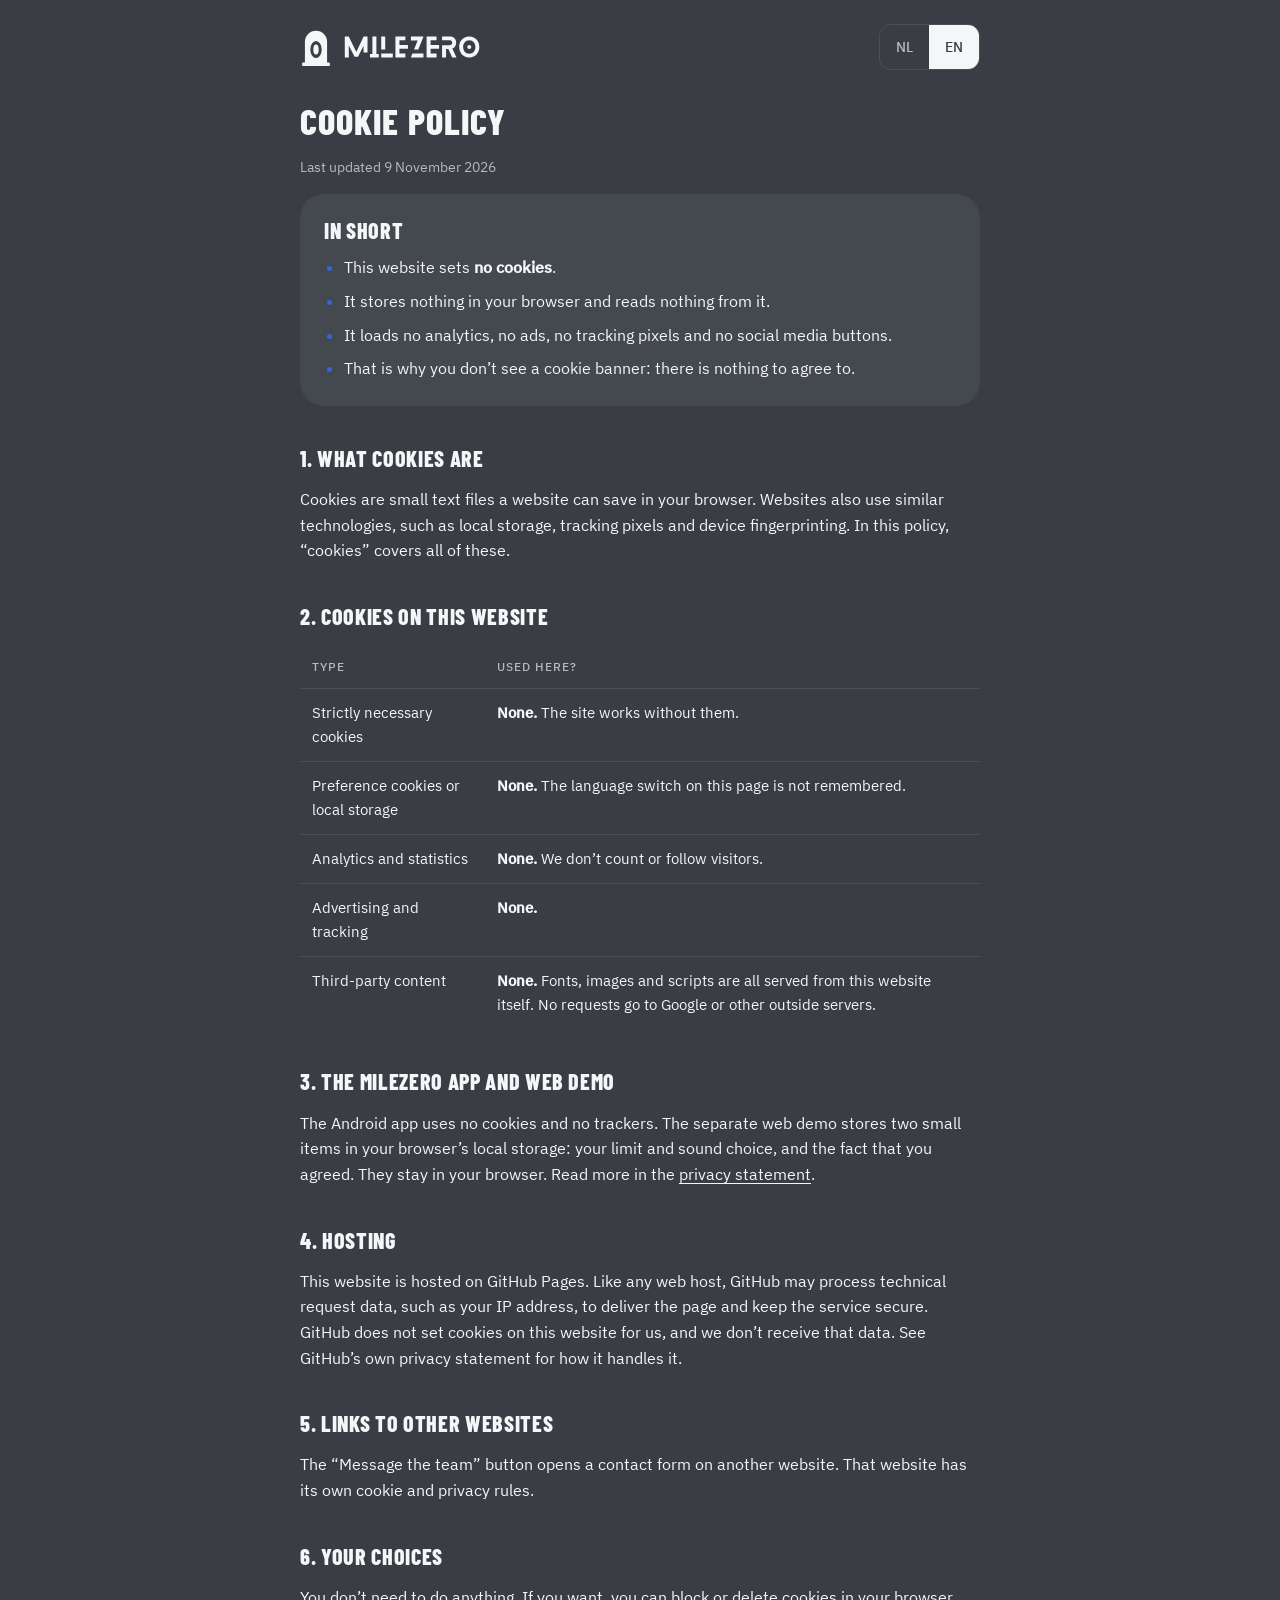
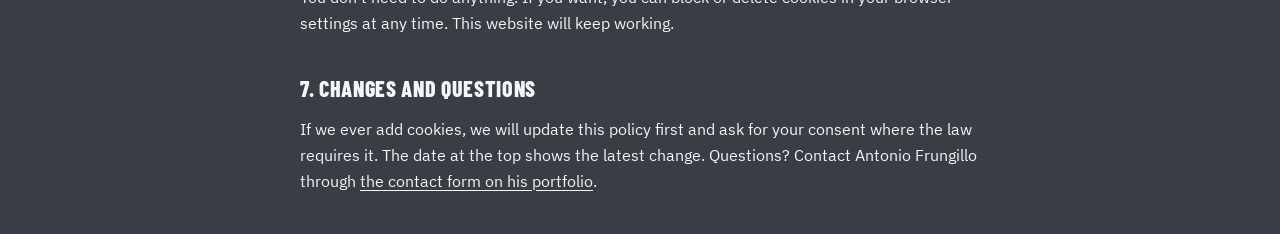
==== cookies/index.html @ bfb7f5f1 "MileZero landing page Co-Authored-By: Claude Opus 5.5 <noreply@anthropic.com>" ====
<!doctype html>
<html lang="en">
<head>
<meta charset="utf-8">
<meta name="viewport" content="width=device-width, initial-scale=1, viewport-fit=cover">
<meta http-equiv="Content-Security-Policy" content="default-src 'none'; script-src 'self'; style-src 'self'; img-src 'self' data:; font-src 'self'; connect-src 'none'; form-action 'none'; base-uri 'none'">
<meta name="referrer" content="no-referrer">
<meta name="theme-color" content="#3a3d43">
<title>MileZero cookie policy</title>
<link rel="icon" href="../assets/icon.svg" type="image/svg+xml">
<link rel="stylesheet" href="../privacy/privacy.css">
</head>
<body>
<main>
  <div class="top">
    <a class="brand" href="../" aria-label="MileZero home"><svg class="stone" viewBox="0 0 200 240" aria-hidden="true"><path fill="currentColor" fill-rule="evenodd" d="M30 218V88a70 70 0 0 1 140 0v130h12a6 6 0 0 1 6 6v10a6 6 0 0 1-6 6H18a6 6 0 0 1-6-6v-10a6 6 0 0 1 6-6h12ZM64 136a36 54 0 1 0 72 0a36 54 0 1 0-72 0ZM83 136a17 32 0 1 0 34 0a17 32 0 1 0-34 0Z"/></svg><svg class="wm" viewBox="0 -82 520 84" aria-hidden="true"><path fill="currentColor" d="M54.20-3.80L74.60-44.70L74.60-19.30L89.80-19.30L89.80-79.10C89.80-79.50 89.40-80 88.70-80L75.50-80C75.10-80 74.60-79.70 74.40-79.40L47.10-20.80L18.40-79.40C18.30-79.70 17.70-80 17.40-80L4-80C3.30-80 3-79.50 3-79.10L3-0.90C3-0.50 3.30 0 4 0L17.20 0C17.80 0 18.30-0.50 18.30-0.90L18.30-45.80L40-3.80C40.10-3.50 40.70-3.20 41-3.20L53.30-3.20C53.60-3.20 54.10-3.50 54.20-3.80ZM131.70-13.70L123.70-13.70L123.70-80L108.40-80L108.40-13.70L100.20-13.70C99.60-13.70 99.10-13.30 99.10-12.80L99.10-0.90C99.10-0.50 99.60 0 100.20 0L131.70 0C132.40 0 132.80-0.50 132.80-0.90L132.80-12.80C132.80-13.30 132.40-13.70 131.70-13.70ZM185.30-14.90L142.10-14.90L142.10-0.90C142.10-0.50 142.60 0 143.20 0L185.30 0C186 0 186.40-0.50 186.40-0.90L186.40-13.90C186.40-14.40 186-14.90 185.30-14.90ZM142.10-30.20L157.40-30.20L157.40-79.10C157.40-79.50 157-80 156.40-80L143.20-80C142.60-80 142.10-79.50 142.10-79.10ZM197.50 0L234.40 0L234.40-14.90L211.70-14.90L211.70-32.90L243.10-32.90C243.70-32.90 244.20-33.40 244.20-33.80L244.20-46.50C244.20-47 243.70-47.40 243.10-47.40L211.70-47.40L211.70-65.50L234.40-65.50L234.40-80L197.50-80C196.90-80 196.40-79.50 196.40-79.10L196.40-0.90C196.40-0.50 196.90 0 197.50 0ZM302.30-14.80L261.20-14.80L255.70-1.30C255.40-0.50 255.80 0 256.80 0L302.20 0C302.90 0 303.40-0.50 303.40-0.90L303.40-13.90C303.40-14.40 303-14.80 302.30-14.80ZM255.50-66.10C255.50-65.60 256.00-65.10 256.60-65.10L281.30-65.10L267.30-30.10L283.70-30.10L303.20-78.70C303.40-79.50 303-80 302.10-80L256.60-80C256.00-80 255.50-79.50 255.50-79.10ZM316.50 0L353.40 0L353.40-14.90L330.70-14.90L330.70-32.90L362.10-32.90C362.70-32.90 363.20-33.40 363.20-33.80L363.20-46.50C363.20-47 362.70-47.40 362.10-47.40L330.70-47.40L330.70-65.50L353.40-65.50L353.40-80L316.50-80C315.90-80 315.40-79.50 315.40-79.10L315.40-0.90C315.40-0.50 315.90 0 316.50 0ZM429.10-1.30C424.10-12.40 418.70-23.40 413.70-34.70C421.70-37.60 428.40-44 428.40-56.20C428.40-79.80 405.90-80 401.40-80L375.50-80C375-80 374.50-79.50 374.50-79.10L374.50-65.50L401.40-65.50C403.80-65.50 413.20-65 413.20-56.20C413.20-47.40 404.70-47 401.40-47L374.50-47L374.50-0.90C374.50-0.50 375 0 375.50 0L388.60 0C389.20 0 389.70-0.50 389.70-0.90L389.70-32.30L398.30-32.30L412.90-0.60C413-0.30 413.60 0 413.90 0L428.20 0C429 0 429.40-0.60 429.10-1.30ZM485.80-39.80C485.80-44 482.50-47.40 478.30-47.40C474.10-47.40 470.80-44 470.80-39.80C470.80-35.70 474.10-32.30 478.30-32.30C482.50-32.30 485.80-35.70 485.80-39.80ZM439.80-40.10C439.80-20.10 452.50 0 478.40 0C503.90 0 516.80-20.10 516.80-40.10C516.80-60 503.90-80 478.40-80C452.50-80 439.80-60 439.80-40.10ZM454.90-39.80C454.90-52.90 462.70-65.90 478.40-65.90C493.90-65.90 501.80-52.90 501.80-39.80C501.80-26.90 493.90-14 478.40-14C462.70-14 454.90-26.90 454.90-39.80Z"/></svg></a>
    <div class="lang" role="group" aria-label="Language">
      <button type="button" data-l="nl" aria-pressed="false">NL</button>
      <button type="button" data-l="en" aria-pressed="true">EN</button>
    </div>
  </div>

  <section data-lang="en" class="sec-l">
<h1>Cookie policy</h1>
<p class="meta">Last updated 9 November 2026</p>

<div class="card sum">
  <h2>In short</h2>
  <ul>
    <li>This website sets <b>no cookies</b>.</li>
    <li>It stores nothing in your browser and reads nothing from it.</li>
    <li>It loads no analytics, no ads, no tracking pixels and no social media buttons.</li>
    <li>That is why you don’t see a cookie banner: there is nothing to agree to.</li>
  </ul>
</div>

<h2>1. What cookies are</h2>
<p>Cookies are small text files a website can save in your browser. Websites also use similar technologies, such as local storage, tracking pixels and device fingerprinting. In this policy, “cookies” covers all of these.</p>

<h2>2. Cookies on this website</h2>
<table>
  <thead><tr><th>Type</th><th>Used here?</th></tr></thead>
  <tbody>
    <tr><td>Strictly necessary cookies</td><td><b>None.</b> The site works without them.</td></tr>
    <tr><td>Preference cookies or local storage</td><td><b>None.</b> The language switch on this page is not remembered.</td></tr>
    <tr><td>Analytics and statistics</td><td><b>None.</b> We don’t count or follow visitors.</td></tr>
    <tr><td>Advertising and tracking</td><td><b>None.</b></td></tr>
    <tr><td>Third-party content</td><td><b>None.</b> Fonts, images and scripts are all served from this website itself. No requests go to Google or other outside servers.</td></tr>
  </tbody>
</table>

<h2>3. The MileZero app and web demo</h2>
<p>The Android app uses no cookies and no trackers. The separate web demo stores two small items in your browser’s local storage: your limit and sound choice, and the fact that you agreed. They stay in your browser. Read more in the <a href="../privacy/">privacy statement</a>.</p>

<h2>4. Hosting</h2>
<p>This website is hosted on GitHub Pages. Like any web host, GitHub may process technical request data, such as your IP address, to deliver the page and keep the service secure. GitHub does not set cookies on this website for us, and we don’t receive that data. See GitHub’s own privacy statement for how it handles it.</p>

<h2>5. Links to other websites</h2>
<p>The “Message the team” button opens a contact form on another website. That website has its own cookie and privacy rules.</p>

<h2>6. Your choices</h2>
<p>You don’t need to do anything. If you want, you can block or delete cookies in your browser settings at any time. This website will keep working.</p>

<h2>7. Changes and questions</h2>
<p>If we ever add cookies, we will update this policy first and ask for your consent where the law requires it. The date at the top shows the latest change. Questions? Contact Antonio Frungillo through <a href="https://antoniotakor-tech.github.io/#contact" rel="noopener noreferrer">the contact form on his portfolio</a>.</p>
  </section>

  <section data-lang="nl" class="sec-l" hidden>
<h1>Cookiebeleid</h1>
<p class="meta">Laatst bijgewerkt op 9 november 2026</p>

<div class="card sum">
  <h2>Kort samengevat</h2>
  <ul>
    <li>Deze website plaatst <b>geen cookies</b>.</li>
    <li>Ze slaat niets op in je browser en leest er niets uit.</li>
    <li>Ze laadt geen analyse, geen advertenties, geen trackingpixels en geen social-mediaknoppen.</li>
    <li>Daarom zie je geen cookiebanner: er is niets om mee in te stemmen.</li>
  </ul>
</div>

<h2>1. Wat cookies zijn</h2>
<p>Cookies zijn kleine tekstbestanden die een website in je browser kan opslaan. Websites gebruiken ook vergelijkbare technieken, zoals lokale opslag, trackingpixels en device fingerprinting. In dit beleid valt dat allemaal onder “cookies”.</p>

<h2>2. Cookies op deze website</h2>
<table>
  <thead><tr><th>Soort</th><th>Gebruikt?</th></tr></thead>
  <tbody>
    <tr><td>Strikt noodzakelijke cookies</td><td><b>Geen.</b> De site werkt zonder.</td></tr>
    <tr><td>Voorkeurscookies of lokale opslag</td><td><b>Geen.</b> De taalkeuze op deze pagina wordt niet onthouden.</td></tr>
    <tr><td>Analyse en statistieken</td><td><b>Geen.</b> We tellen of volgen geen bezoekers.</td></tr>
    <tr><td>Advertenties en tracking</td><td><b>Geen.</b></td></tr>
    <tr><td>Inhoud van derden</td><td><b>Geen.</b> Lettertypen, afbeeldingen en scripts komen allemaal van deze website zelf. Er gaan geen verzoeken naar Google of andere externe servers.</td></tr>
  </tbody>
</table>

<h2>3. De MileZero-app en webdemo</h2>
<p>De Android-app gebruikt geen cookies en geen trackers. De aparte webdemo bewaart twee kleine items in de lokale opslag van je browser: je grens en geluidskeuze, en dat je akkoord ging. Ze blijven in je browser. Lees meer in de <a href="../privacy/">privacyverklaring</a>.</p>

<h2>4. Hosting</h2>
<p>Deze website staat op GitHub Pages. Zoals elke webhost kan GitHub technische verzoekgegevens verwerken, zoals je IP-adres, om de pagina te leveren en de dienst te beveiligen. GitHub plaatst voor ons geen cookies op deze website en wij ontvangen die gegevens niet. Zie de privacyverklaring van GitHub voor hoe GitHub daarmee omgaat.</p>

<h2>5. Links naar andere websites</h2>
<p>De knop “Message the team” opent een contactformulier op een andere website. Daar gelden eigen cookie- en privacyregels.</p>

<h2>6. Jouw keuzes</h2>
<p>Je hoeft niets te doen. Wil je toch, dan kun je cookies altijd blokkeren of verwijderen in je browserinstellingen. Deze website blijft gewoon werken.</p>

<h2>7. Wijzigingen en vragen</h2>
<p>Als we ooit cookies toevoegen, passen we eerst dit beleid aan en vragen we je toestemming waar de wet dat vereist. De datum bovenaan laat de laatste wijziging zien. Vragen? Neem contact op met Antonio Frungillo via <a href="https://antoniotakor-tech.github.io/#contact" rel="noopener noreferrer">het contactformulier op zijn portfolio</a>.</p>
  </section>
</main>
<script src="../privacy/privacy.js"></script>
</body>
</html>
---- privacy/privacy.css ----
@font-face{font-family:"Barlow Condensed";font-weight:800;font-display:swap;src:url(../assets/fonts/barlow-condensed-latin-800-normal.woff2) format("woff2")}
@font-face{font-family:"IBM Plex Sans";font-weight:400;font-display:swap;src:url(../assets/fonts/ibm-plex-sans-latin-400-normal.woff2) format("woff2")}
@font-face{font-family:"IBM Plex Sans";font-weight:500;font-display:swap;src:url(../assets/fonts/ibm-plex-sans-latin-500-normal.woff2) format("woff2")}
@font-face{font-family:"IBM Plex Mono";font-weight:500;font-display:swap;src:url(../assets/fonts/ibm-plex-mono-latin-500-normal.woff2) format("woff2")}

:root{--scr:#3a3d43;--scr-2:#44484f;--scr-3:#4b4f57;--fg:#f4f6f8;--mut:#b4b9c2;--on:#3566de;--on-t:#f4f6f8;
  --display:"Barlow Condensed","Avenir Next Condensed","DIN Condensed","Arial Narrow",system-ui,sans-serif;--body:"IBM Plex Sans",-apple-system,system-ui,sans-serif;--mono:"IBM Plex Mono",ui-monospace,Menlo,monospace;color-scheme:dark}
*{box-sizing:border-box}
body{margin:0;background:var(--scr);color:var(--fg);font:400 16px/1.6 var(--body);
  padding:max(24px,env(safe-area-inset-top)) max(16px,env(safe-area-inset-right)) max(40px,env(safe-area-inset-bottom)) max(16px,env(safe-area-inset-left))}
main{max-width:680px;margin:0 auto;display:flex;flex-direction:column;gap:16px}
.top{display:flex;align-items:center;justify-content:space-between;gap:16px;margin-bottom:8px}
.brand{display:flex;align-items:center;gap:12px;color:var(--fg);text-decoration:none}
.stone{width:32px;height:38px;color:var(--fg);flex:none} .wm{height:22px;width:auto;display:block;color:var(--fg)}
.lang{display:flex;border:1px solid var(--scr-3);border-radius:12px;overflow:hidden}
.lang button{border:0;background:none;color:var(--mut);padding:8px 16px;font:500 14px var(--body);min-height:44px;cursor:pointer}
.lang button[aria-pressed="true"]{background:var(--fg);color:var(--scr)}
.lang button:focus-visible,a:focus-visible{outline:2px solid var(--fg);outline-offset:2px}
h1{margin:8px 0 0;font:800 36px/1.05 var(--display);text-transform:uppercase;letter-spacing:.03em;text-wrap:balance}
h2{margin:24px 0 0;font:800 22px/1.15 var(--display);text-transform:uppercase;letter-spacing:.03em}
p{margin:0} .meta{color:var(--mut);font-size:14px}
a{color:var(--fg);text-underline-offset:3px}
.card{background:var(--scr-2);border-radius:24px;padding:24px}
.card h2{margin:0 0 12px}
ul{margin:0;padding-left:20px;display:flex;flex-direction:column;gap:8px} li::marker{color:var(--on)}
table{width:100%;border-collapse:collapse;font-size:15px}
th,td{text-align:left;vertical-align:top;padding:12px;border-top:1px solid var(--scr-3)}
th{font-size:12px;letter-spacing:.08em;text-transform:uppercase;color:var(--mut);font-weight:500;border-top:0}
code{font-family:var(--mono);font-size:13px;background:var(--scr-3);padding:2px 6px;border-radius:6px}
[hidden]{display:none!important}
@media (max-width:520px){table,thead,tbody,tr,td,th{display:block} thead{display:none} tr{border-top:1px solid var(--scr-3);padding:12px 0} td{border:0;padding:4px 0}}

.sec-l{display:flex;flex-direction:column;gap:16px}
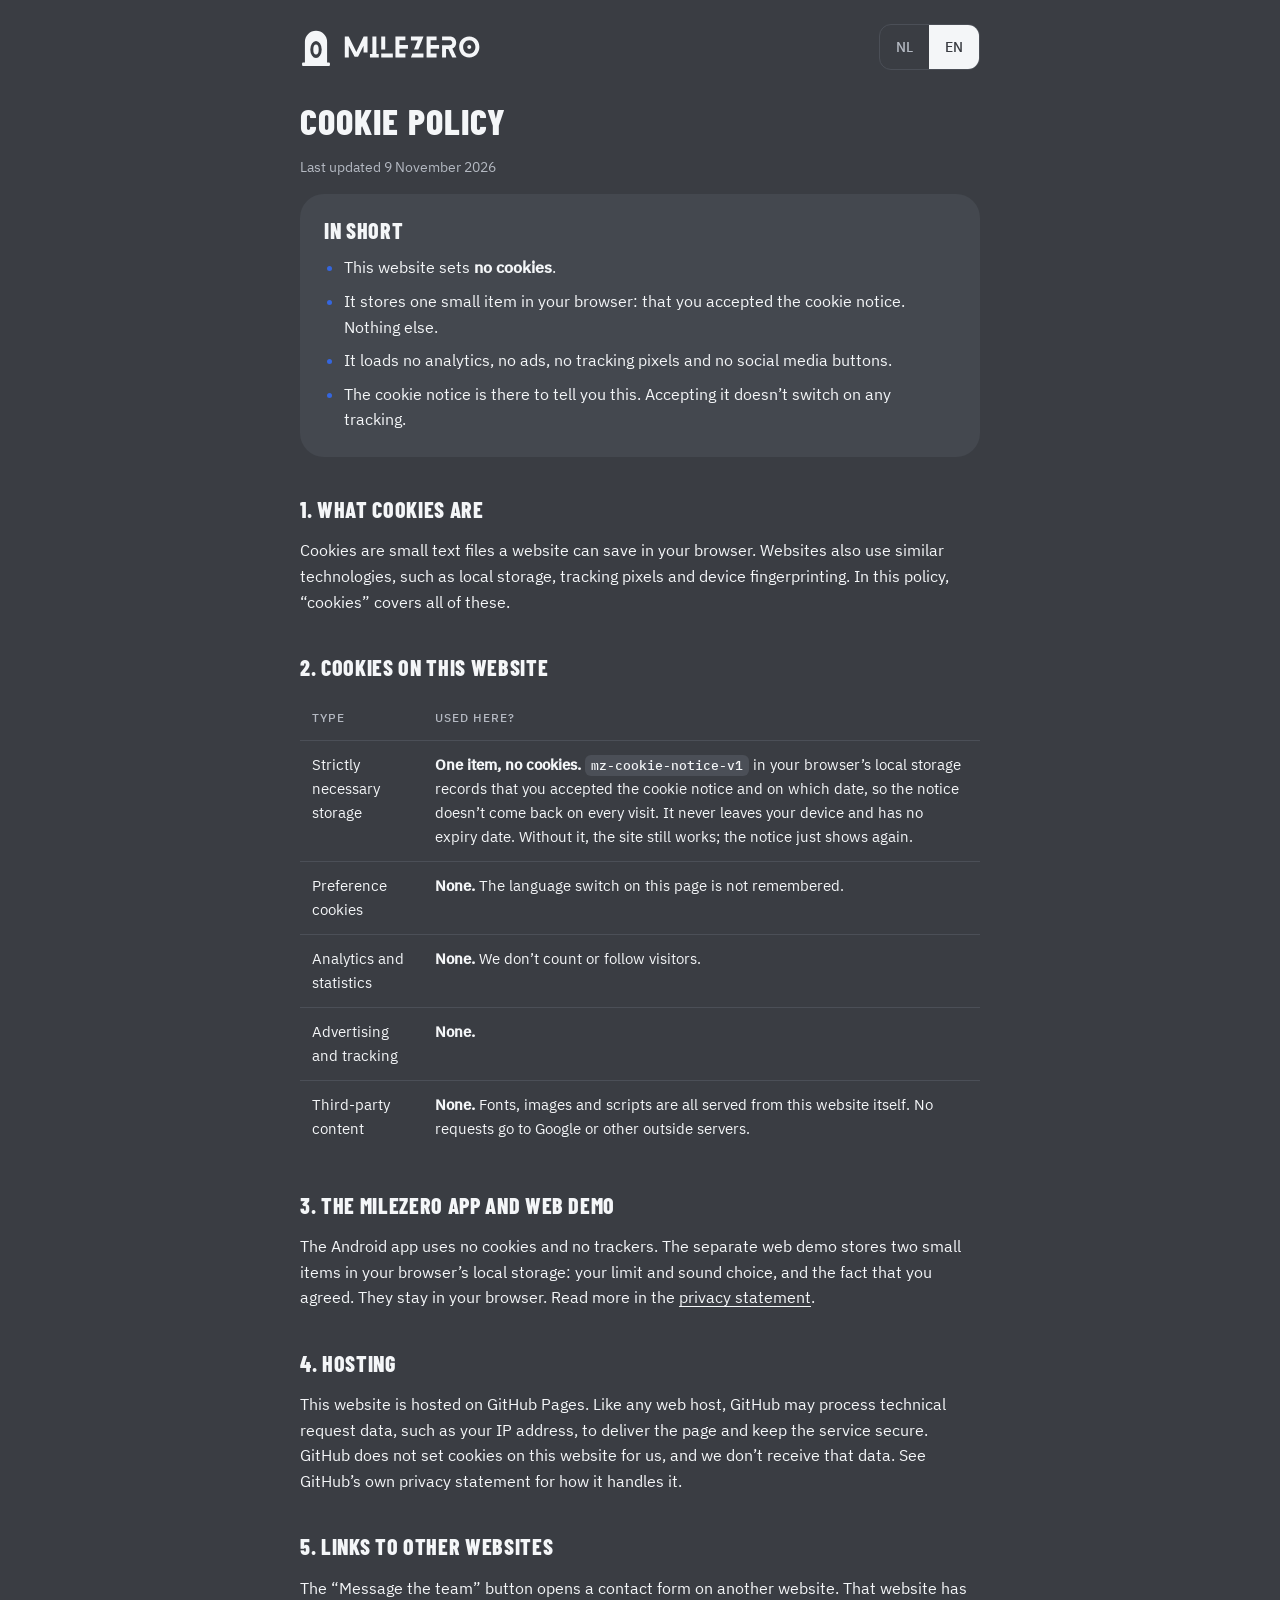
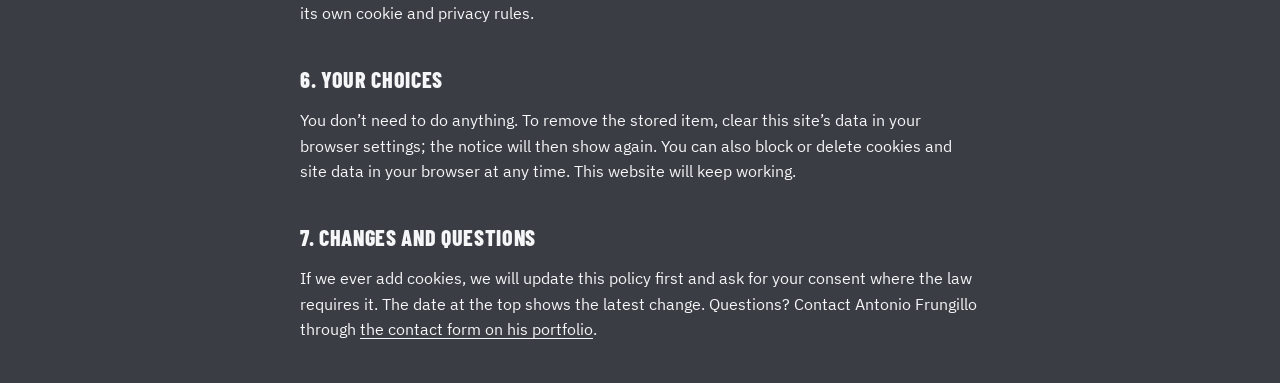
==== commit 2681b6de: "Add cookie notice with Accept; update cookie policy and privacy statement Co-Authored-By: Claude Opu" ====
--- a/cookies/index.html
+++ b/cookies/index.html
@@ -28,9 +28,9 @@
   <h2>In short</h2>
   <ul>
     <li>This website sets <b>no cookies</b>.</li>
-    <li>It stores nothing in your browser and reads nothing from it.</li>
+    <li>It stores one small item in your browser: that you accepted the cookie notice. Nothing else.</li>
     <li>It loads no analytics, no ads, no tracking pixels and no social media buttons.</li>
-    <li>That is why you don’t see a cookie banner: there is nothing to agree to.</li>
+    <li>The cookie notice is there to tell you this. Accepting it doesn’t switch on any tracking.</li>
   </ul>
 </div>
 
@@ -41,8 +41,8 @@
 <table>
   <thead><tr><th>Type</th><th>Used here?</th></tr></thead>
   <tbody>
-    <tr><td>Strictly necessary cookies</td><td><b>None.</b> The site works without them.</td></tr>
-    <tr><td>Preference cookies or local storage</td><td><b>None.</b> The language switch on this page is not remembered.</td></tr>
+    <tr><td>Strictly necessary storage</td><td><b>One item, no cookies.</b> <code>mz-cookie-notice-v1</code> in your browser’s local storage records that you accepted the cookie notice and on which date, so the notice doesn’t come back on every visit. It never leaves your device and has no expiry date. Without it, the site still works; the notice just shows again.</td></tr>
+    <tr><td>Preference cookies</td><td><b>None.</b> The language switch on this page is not remembered.</td></tr>
     <tr><td>Analytics and statistics</td><td><b>None.</b> We don’t count or follow visitors.</td></tr>
     <tr><td>Advertising and tracking</td><td><b>None.</b></td></tr>
     <tr><td>Third-party content</td><td><b>None.</b> Fonts, images and scripts are all served from this website itself. No requests go to Google or other outside servers.</td></tr>
@@ -59,7 +59,7 @@
 <p>The “Message the team” button opens a contact form on another website. That website has its own cookie and privacy rules.</p>
 
 <h2>6. Your choices</h2>
-<p>You don’t need to do anything. If you want, you can block or delete cookies in your browser settings at any time. This website will keep working.</p>
+<p>You don’t need to do anything. To remove the stored item, clear this site’s data in your browser settings; the notice will then show again. You can also block or delete cookies and site data in your browser at any time. This website will keep working.</p>
 
 <h2>7. Changes and questions</h2>
 <p>If we ever add cookies, we will update this policy first and ask for your consent where the law requires it. The date at the top shows the latest change. Questions? Contact Antonio Frungillo through <a href="https://antoniotakor-tech.github.io/#contact" rel="noopener noreferrer">the contact form on his portfolio</a>.</p>
@@ -73,9 +73,9 @@
   <h2>Kort samengevat</h2>
   <ul>
     <li>Deze website plaatst <b>geen cookies</b>.</li>
-    <li>Ze slaat niets op in je browser en leest er niets uit.</li>
+    <li>Ze bewaart één klein item in je browser: dat je de cookiemelding hebt geaccepteerd. Verder niets.</li>
     <li>Ze laadt geen analyse, geen advertenties, geen trackingpixels en geen social-mediaknoppen.</li>
-    <li>Daarom zie je geen cookiebanner: er is niets om mee in te stemmen.</li>
+    <li>De cookiemelding is er om je dit te vertellen. Accepteren zet geen tracking aan.</li>
   </ul>
 </div>
 
@@ -86,8 +86,8 @@
 <table>
   <thead><tr><th>Soort</th><th>Gebruikt?</th></tr></thead>
   <tbody>
-    <tr><td>Strikt noodzakelijke cookies</td><td><b>Geen.</b> De site werkt zonder.</td></tr>
-    <tr><td>Voorkeurscookies of lokale opslag</td><td><b>Geen.</b> De taalkeuze op deze pagina wordt niet onthouden.</td></tr>
+    <tr><td>Strikt noodzakelijke opslag</td><td><b>Eén item, geen cookies.</b> <code>mz-cookie-notice-v1</code> in de lokale opslag van je browser houdt bij dat je de cookiemelding hebt geaccepteerd en op welke datum, zodat de melding niet bij elk bezoek terugkomt. Het verlaat je apparaat nooit en verloopt niet. Zonder dit item werkt de site gewoon; de melding verschijnt dan opnieuw.</td></tr>
+    <tr><td>Voorkeurscookies</td><td><b>Geen.</b> De taalkeuze op deze pagina wordt niet onthouden.</td></tr>
     <tr><td>Analyse en statistieken</td><td><b>Geen.</b> We tellen of volgen geen bezoekers.</td></tr>
     <tr><td>Advertenties en tracking</td><td><b>Geen.</b></td></tr>
     <tr><td>Inhoud van derden</td><td><b>Geen.</b> Lettertypen, afbeeldingen en scripts komen allemaal van deze website zelf. Er gaan geen verzoeken naar Google of andere externe servers.</td></tr>
@@ -104,7 +104,7 @@
 <p>De knop “Message the team” opent een contactformulier op een andere website. Daar gelden eigen cookie- en privacyregels.</p>
 
 <h2>6. Jouw keuzes</h2>
-<p>Je hoeft niets te doen. Wil je toch, dan kun je cookies altijd blokkeren of verwijderen in je browserinstellingen. Deze website blijft gewoon werken.</p>
+<p>Je hoeft niets te doen. Wil je het opgeslagen item verwijderen, wis dan de sitegegevens van deze website in je browserinstellingen; de melding verschijnt dan opnieuw. Je kunt cookies en sitegegevens ook altijd blokkeren of verwijderen in je browser. Deze website blijft gewoon werken.</p>
 
 <h2>7. Wijzigingen en vragen</h2>
 <p>Als we ooit cookies toevoegen, passen we eerst dit beleid aan en vragen we je toestemming waar de wet dat vereist. De datum bovenaan laat de laatste wijziging zien. Vragen? Neem contact op met Antonio Frungillo via <a href="https://antoniotakor-tech.github.io/#contact" rel="noopener noreferrer">het contactformulier op zijn portfolio</a>.</p>
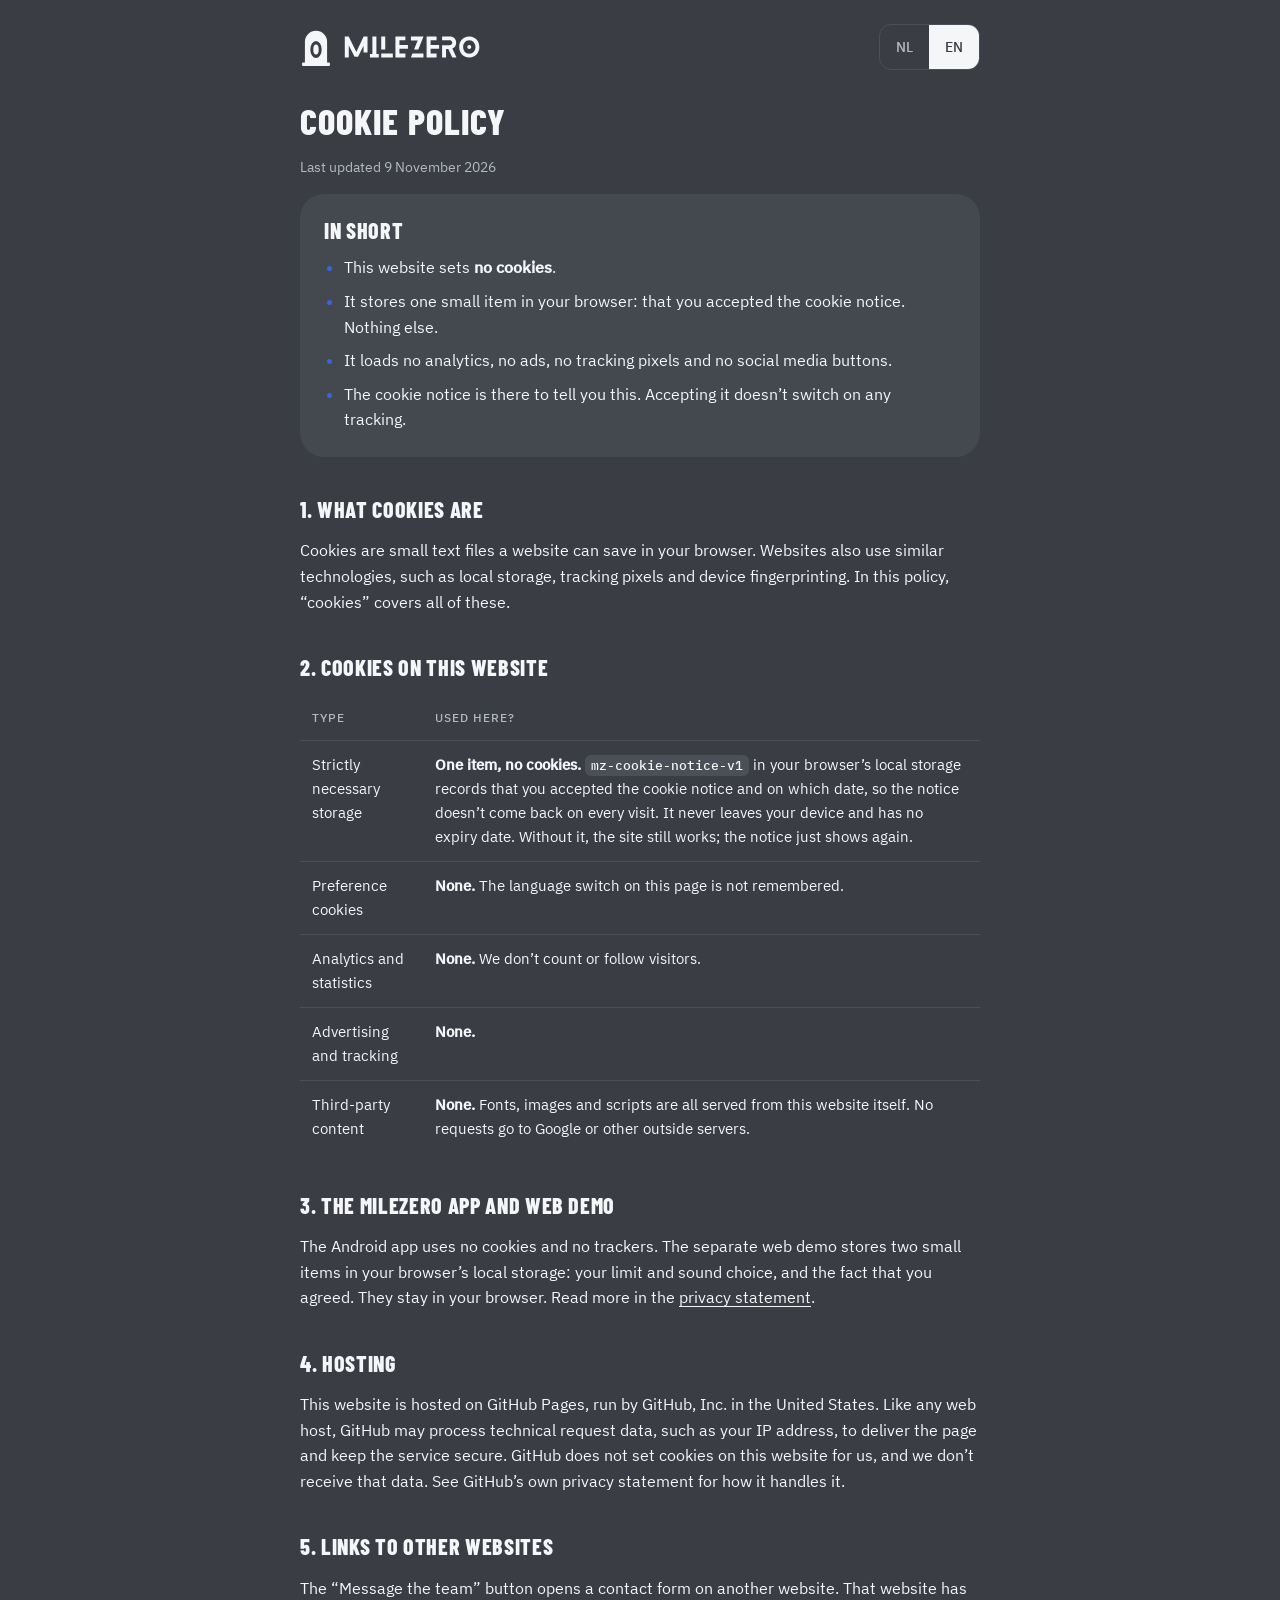
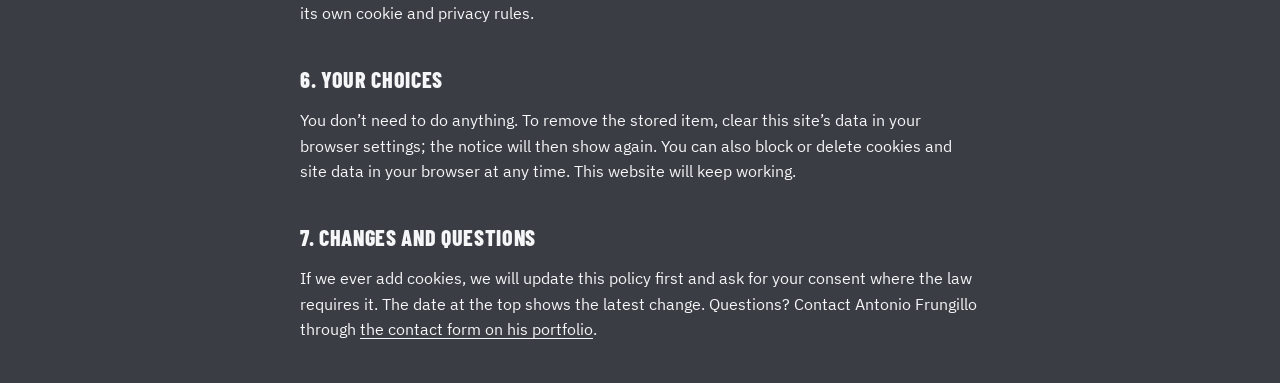
==== commit 248dad96: "Add full font licences; name GitHub as US host in policies Co-Authored-By: Claude Opus 5.5 <noreply@" ====
--- a/cookies/index.html
+++ b/cookies/index.html
@@ -53,7 +53,7 @@
 <p>The Android app uses no cookies and no trackers. The separate web demo stores two small items in your browser’s local storage: your limit and sound choice, and the fact that you agreed. They stay in your browser. Read more in the <a href="../privacy/">privacy statement</a>.</p>
 
 <h2>4. Hosting</h2>
-<p>This website is hosted on GitHub Pages. Like any web host, GitHub may process technical request data, such as your IP address, to deliver the page and keep the service secure. GitHub does not set cookies on this website for us, and we don’t receive that data. See GitHub’s own privacy statement for how it handles it.</p>
+<p>This website is hosted on GitHub Pages, run by GitHub, Inc. in the United States. Like any web host, GitHub may process technical request data, such as your IP address, to deliver the page and keep the service secure. GitHub does not set cookies on this website for us, and we don’t receive that data. See GitHub’s own privacy statement for how it handles it.</p>
 
 <h2>5. Links to other websites</h2>
 <p>The “Message the team” button opens a contact form on another website. That website has its own cookie and privacy rules.</p>
@@ -98,7 +98,7 @@
 <p>De Android-app gebruikt geen cookies en geen trackers. De aparte webdemo bewaart twee kleine items in de lokale opslag van je browser: je grens en geluidskeuze, en dat je akkoord ging. Ze blijven in je browser. Lees meer in de <a href="../privacy/">privacyverklaring</a>.</p>
 
 <h2>4. Hosting</h2>
-<p>Deze website staat op GitHub Pages. Zoals elke webhost kan GitHub technische verzoekgegevens verwerken, zoals je IP-adres, om de pagina te leveren en de dienst te beveiligen. GitHub plaatst voor ons geen cookies op deze website en wij ontvangen die gegevens niet. Zie de privacyverklaring van GitHub voor hoe GitHub daarmee omgaat.</p>
+<p>Deze website staat op GitHub Pages, van GitHub, Inc. in de Verenigde Staten. Zoals elke webhost kan GitHub technische verzoekgegevens verwerken, zoals je IP-adres, om de pagina te leveren en de dienst te beveiligen. GitHub plaatst voor ons geen cookies op deze website en wij ontvangen die gegevens niet. Zie de privacyverklaring van GitHub voor hoe GitHub daarmee omgaat.</p>
 
 <h2>5. Links naar andere websites</h2>
 <p>De knop “Message the team” opent een contactformulier op een andere website. Daar gelden eigen cookie- en privacyregels.</p>
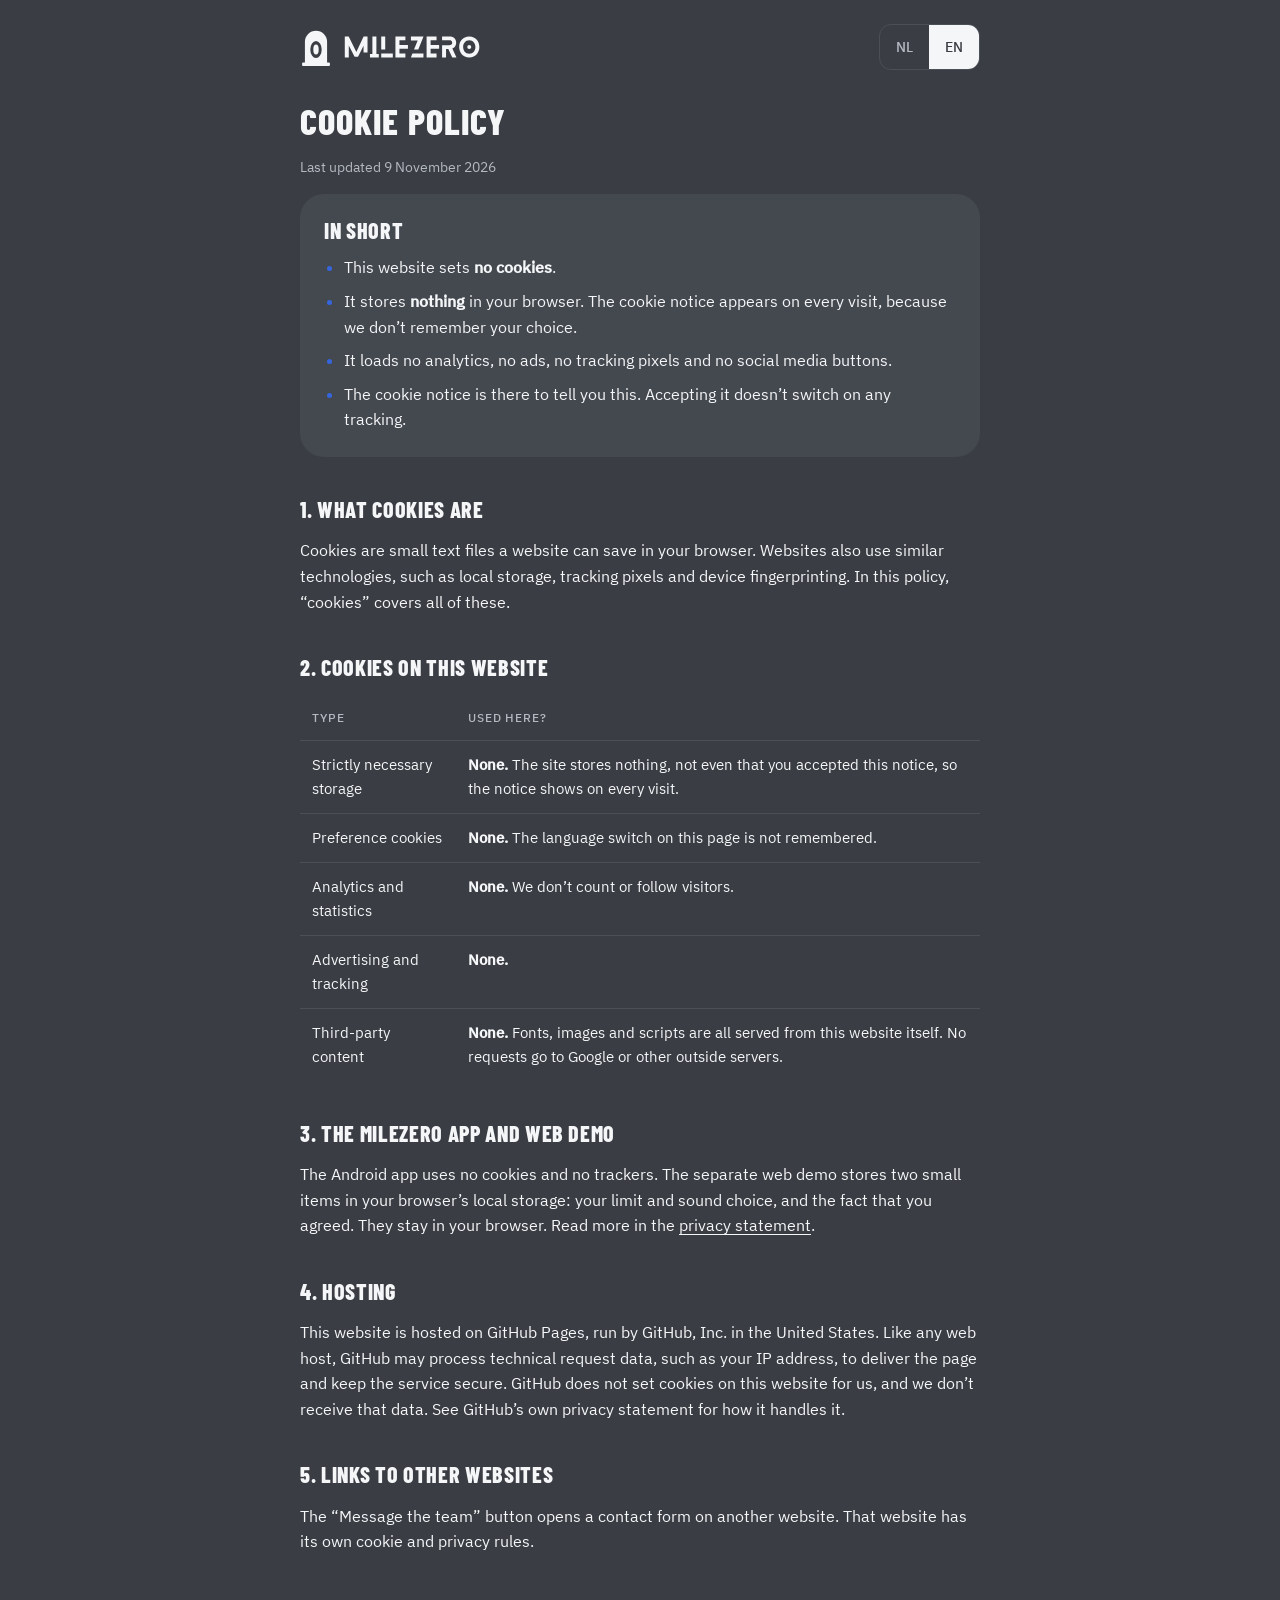
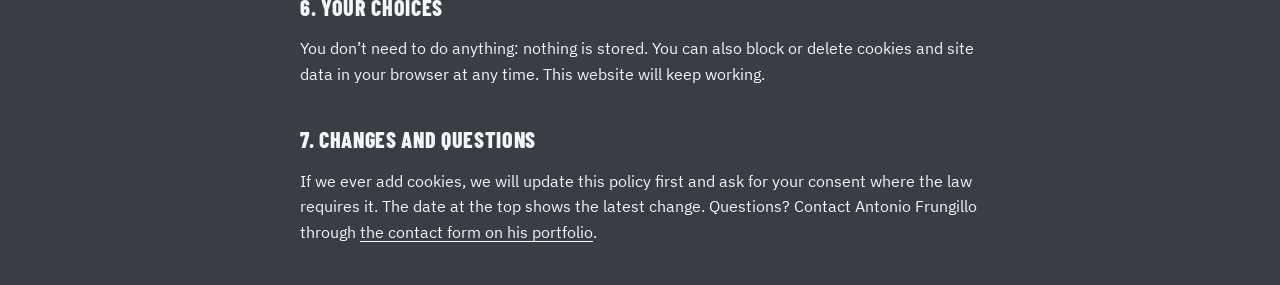
==== commit e9c8665b: "Cookie notice on every visit; nothing is stored; policies updated Co-Authored-By: Claude Sonnet 5.5 " ====
--- a/cookies/index.html
+++ b/cookies/index.html
@@ -7,6 +7,11 @@
 <meta name="referrer" content="no-referrer">
 <meta name="theme-color" content="#3a3d43">
 <title>MileZero cookie policy</title>
+<link rel="canonical" href="https://antoniotakor-tech.github.io/milezero-site/cookies/">
+<meta property="og:title" content="MileZero cookie policy">
+<meta property="og:description" content="This website sets no cookies and loads no trackers. What it stores, and why.">
+<meta property="og:type" content="website">
+<meta property="og:image" content="https://antoniotakor-tech.github.io/milezero-site/assets/og-image.png">
 <link rel="icon" href="../assets/icon.svg" type="image/svg+xml">
 <link rel="stylesheet" href="../privacy/privacy.css">
 </head>
@@ -28,7 +33,7 @@
   <h2>In short</h2>
   <ul>
     <li>This website sets <b>no cookies</b>.</li>
-    <li>It stores one small item in your browser: that you accepted the cookie notice. Nothing else.</li>
+    <li>It stores <b>nothing</b> in your browser. The cookie notice appears on every visit, because we don’t remember your choice.</li>
     <li>It loads no analytics, no ads, no tracking pixels and no social media buttons.</li>
     <li>The cookie notice is there to tell you this. Accepting it doesn’t switch on any tracking.</li>
   </ul>
@@ -41,7 +46,7 @@
 <table>
   <thead><tr><th>Type</th><th>Used here?</th></tr></thead>
   <tbody>
-    <tr><td>Strictly necessary storage</td><td><b>One item, no cookies.</b> <code>mz-cookie-notice-v1</code> in your browser’s local storage records that you accepted the cookie notice and on which date, so the notice doesn’t come back on every visit. It never leaves your device and has no expiry date. Without it, the site still works; the notice just shows again.</td></tr>
+    <tr><td>Strictly necessary storage</td><td><b>None.</b> The site stores nothing, not even that you accepted this notice, so the notice shows on every visit.</td></tr>
     <tr><td>Preference cookies</td><td><b>None.</b> The language switch on this page is not remembered.</td></tr>
     <tr><td>Analytics and statistics</td><td><b>None.</b> We don’t count or follow visitors.</td></tr>
     <tr><td>Advertising and tracking</td><td><b>None.</b></td></tr>
@@ -59,7 +64,7 @@
 <p>The “Message the team” button opens a contact form on another website. That website has its own cookie and privacy rules.</p>
 
 <h2>6. Your choices</h2>
-<p>You don’t need to do anything. To remove the stored item, clear this site’s data in your browser settings; the notice will then show again. You can also block or delete cookies and site data in your browser at any time. This website will keep working.</p>
+<p>You don’t need to do anything: nothing is stored. You can also block or delete cookies and site data in your browser at any time. This website will keep working.</p>
 
 <h2>7. Changes and questions</h2>
 <p>If we ever add cookies, we will update this policy first and ask for your consent where the law requires it. The date at the top shows the latest change. Questions? Contact Antonio Frungillo through <a href="https://antoniotakor-tech.github.io/#contact" rel="noopener noreferrer">the contact form on his portfolio</a>.</p>
@@ -73,7 +78,7 @@
   <h2>Kort samengevat</h2>
   <ul>
     <li>Deze website plaatst <b>geen cookies</b>.</li>
-    <li>Ze bewaart één klein item in je browser: dat je de cookiemelding hebt geaccepteerd. Verder niets.</li>
+    <li>Ze bewaart <b>niets</b> in je browser. De cookiemelding verschijnt bij elk bezoek, omdat we je keuze niet onthouden.</li>
     <li>Ze laadt geen analyse, geen advertenties, geen trackingpixels en geen social-mediaknoppen.</li>
     <li>De cookiemelding is er om je dit te vertellen. Accepteren zet geen tracking aan.</li>
   </ul>
@@ -86,7 +91,7 @@
 <table>
   <thead><tr><th>Soort</th><th>Gebruikt?</th></tr></thead>
   <tbody>
-    <tr><td>Strikt noodzakelijke opslag</td><td><b>Eén item, geen cookies.</b> <code>mz-cookie-notice-v1</code> in de lokale opslag van je browser houdt bij dat je de cookiemelding hebt geaccepteerd en op welke datum, zodat de melding niet bij elk bezoek terugkomt. Het verlaat je apparaat nooit en verloopt niet. Zonder dit item werkt de site gewoon; de melding verschijnt dan opnieuw.</td></tr>
+    <tr><td>Strikt noodzakelijke opslag</td><td><b>Geen.</b> De site slaat niets op, ook niet dat je deze melding hebt geaccepteerd, dus de melding verschijnt bij elk bezoek.</td></tr>
     <tr><td>Voorkeurscookies</td><td><b>Geen.</b> De taalkeuze op deze pagina wordt niet onthouden.</td></tr>
     <tr><td>Analyse en statistieken</td><td><b>Geen.</b> We tellen of volgen geen bezoekers.</td></tr>
     <tr><td>Advertenties en tracking</td><td><b>Geen.</b></td></tr>
@@ -104,7 +109,7 @@
 <p>De knop “Message the team” opent een contactformulier op een andere website. Daar gelden eigen cookie- en privacyregels.</p>
 
 <h2>6. Jouw keuzes</h2>
-<p>Je hoeft niets te doen. Wil je het opgeslagen item verwijderen, wis dan de sitegegevens van deze website in je browserinstellingen; de melding verschijnt dan opnieuw. Je kunt cookies en sitegegevens ook altijd blokkeren of verwijderen in je browser. Deze website blijft gewoon werken.</p>
+<p>Je hoeft niets te doen: er wordt niets opgeslagen. Je kunt cookies en sitegegevens ook altijd blokkeren of verwijderen in je browser. Deze website blijft gewoon werken.</p>
 
 <h2>7. Wijzigingen en vragen</h2>
 <p>Als we ooit cookies toevoegen, passen we eerst dit beleid aan en vragen we je toestemming waar de wet dat vereist. De datum bovenaan laat de laatste wijziging zien. Vragen? Neem contact op met Antonio Frungillo via <a href="https://antoniotakor-tech.github.io/#contact" rel="noopener noreferrer">het contactformulier op zijn portfolio</a>.</p>
